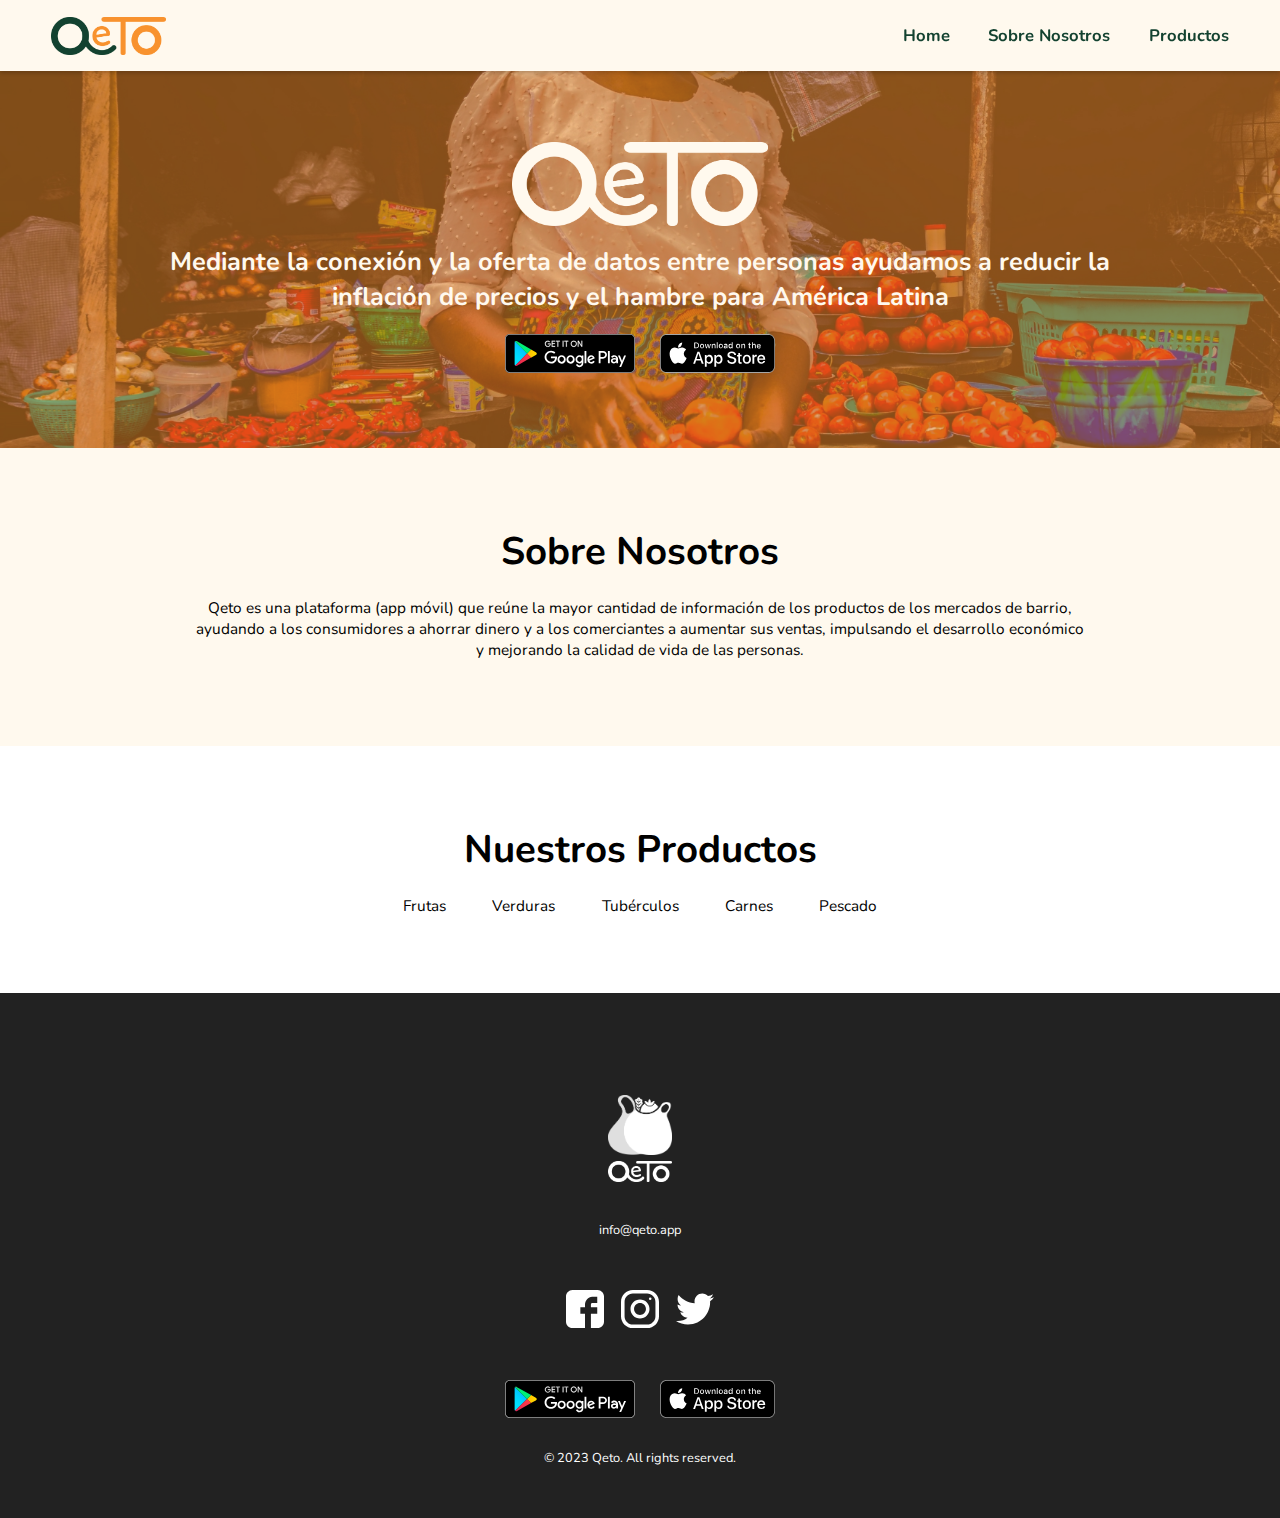
==== index.html @ afb4320b "web updated" ====
<!DOCTYPE html>
<html lang="en">
  <head>
    <meta charset="UTF-8">
    <meta name="viewport" content="width=device-width, initial-scale=1.0">
    <meta name="theme-color" content="#FFF9EE" />
    <title>Qeto - Fresh Food Delivery</title>
    <link rel="icon" href="./assets/images/icono.png" type="image/x-icon">
    <link rel="stylesheet" href="styles.css">
  </head>
  <body>
    <header>
      <img class="header-logo" src="./assets/images/logo-horizontal-verde.png" alt="main-logo">
      <nav>
        <ul>
          <li><a href="#hero">Home</a></li>
          <li><a href="#pre-about">Sobre Nosotros</a></li>
          <li><a href="#pre-products">Productos</a></li>
        </ul>
      </nav>
      <div class="burger-button">
        <div class="burger-button-line"></div>
        <div class="burger-button-line"></div>
        <div class="burger-button-line"></div>
      </div>
    </header>

    <main>
      <section id="hero">
        <div class="hero-background-color""></div>
        <div class="hero-container">
          <img class="hero-logo" src="./assets/images/Logo-horizontal-crema.png" alt="qeto-logo">
          <p class="hero-main-text">Mediante la conexión y la oferta de datos entre personas ayudamos a reducir la inflación de precios y el hambre para América Latina</p>
          <div class="download-buttons">
            <a class="download-button" href="">
              <img src="./assets/images/google-play-store.svg" alt="google play store">
            </a>
            <a class="download-button" href="">
              <img src="./assets/images/apple-app-store.svg" alt="apple app store">
            </a>
          </div>
        </div>
        <div id="pre-about" class="pre-section"></div>
      </section>

      <section id="about">
        <div class="container">
          <h2>Sobre Nosotros</h2>
          <p>Qeto es una plataforma (app móvil) que reúne la mayor cantidad de información de los productos de los mercados de barrio, ayudando a los consumidores a ahorrar dinero y a los comerciantes a aumentar sus ventas, impulsando el desarrollo económico y mejorando la calidad de vida de las personas.</p>
          <!-- <button>Learn More</button> -->
        </div>
        <div id="pre-products" class="pre-section"></div>
      </section>

      <section id="products">
        <div class="container">
          <h2>Nuestros Productos</h2>
          <ul>
            <li>Frutas</li>
            <li>Verduras</li>
            <li>Tubérculos</li>
            <li>Carnes</li>
            <li>Pescado</li>
          </ul>
        </div>
      </section>
    </main>

    <footer>
      <div class="container">
        <div class="logo">
          <img src="./assets/images/icono-blanco.png" alt="Qeto Logo">
          <img src="./assets/images/logo-horizontal-blanco.png" alt="Qeto Logo">
        </div>
    
        <div class="contact-info">
          <!-- <h4>Contact Information</h4> -->
          <!-- <p>123 Main Street</p> -->
          <!-- <p>Anytown, USA 12345</p> -->
          <p>info@qeto.app</p>
          <!-- <p>(555) 555-5555</p> -->
        </div>
    
        <div class="social-media">
          <ul class="social-media-list">
            <li>
              <a href="#">
                <img class="social-media-list-icon" src="./assets/images/facebook.svg" alt="facebook icon">
              </a>
            </li>
            <li>
              <a href="#">
                <img class="social-media-list-icon" src="./assets/images/instagram.svg" alt="instagram icon">
              </a>
            </li>
            <li>
              <a href="#">
                <img class="social-media-list-icon" src="./assets/images/twitter.svg" alt="twitter icon">
              </a>
            </li>
          </ul>
        </div>

        <div class="download-buttons">
          <a class="download-button" href="">
            <img src="./assets/images/google-play-store.svg" alt="google play store">
          </a>
          <a class="download-button" href="">
            <img src="./assets/images/apple-app-store.svg" alt="apple app store">
          </a>
        </div>

        <div class="legal-info">
          <p>&copy; 2023 Qeto. All rights reserved.</p>
          <!-- <ul>
            <li><a href="#">Privacy Policy</a></li>
            <li><a href="#">Terms of Service</a></li>
          </ul> -->
        </div>
      </div>
    </footer>
    <script src="./script.js"></script>
  </body>
</html>
---- styles.css ----
/* Base CSS */
* {
  box-sizing: border-box;
  font-size: 1vw;
  font-family: 'Raleway';
}

html {
  height: 100%;
  scroll-behavior: smooth;
}
body {
  margin: 0;
  height: 100%;
  background-color: #222;
}
h1, h2, h3, h4, h5, h6,
p, strong, small, figure, img {
  margin: 0;
}
ol, ul {
  padding: 0;
  margin: 0;
}

#root {
  height: 100%;
  margin: 0;
  display: flex;
  /* flex-direction: column-reverse; */
  flex-direction: column;
  justify-content: space-between;
}

strong {
  font-size: inherit;
}

a[href^="tel"] {
  color: inherit; /* Inherit text color of parent element. */
  text-decoration: none; /* Remove underline. */
  font-size: inherit;
  /* Additional css `propery: value;` pairs here */
}
a:hover {
  color: inherit;
}

.hidden {
  display: none !important;
}
/* endBase CSS */

/* Font family */
@font-face {
  font-family: 'Nunito';
  src: url('./assets/fonts/static/Nunito-Black.ttf');
  font-weight: 900;
  font-style: normal;
}
@font-face {
  font-family: 'Nunito';
  src: url('./assets/fonts/static/Nunito-ExtraBold.ttf');
  font-weight: 800;
  font-style: normal;
}
@font-face {
  font-family: 'Nunito';
  src: url('./assets/fonts/static/Nunito-Bold.ttf');
  font-weight: 700;
  font-style: normal;
}
@font-face {
  font-family: 'Nunito';
  src: url('./assets/fonts/static/Nunito-SemiBold.ttf');
  font-weight: 600;
  font-style: normal;
}
@font-face {
  font-family: 'Nunito';
  src: url('./assets/fonts/static/Nunito-Medium.ttf');
  font-weight: 500;
  font-style: normal;
}
@font-face {
  font-family: 'Nunito';
  src: url('./assets/fonts/static/Nunito-Regular.ttf');
  font-weight: 400;
}
@font-face {
  font-family: 'Nunito';
  src: url('./assets/fonts/static/Nunito-Light.ttf');
  font-weight: 200;
  font-style: normal;
}
@font-face {
  font-family: 'Nunito';
  src: url('./assets/fonts/static/Nunito-ExtraLight.ttf');
  font-weight: 100;
  font-style: normal;
}
/* end Font family */

/* Global Styles */
* {
  font-family: 'Nunito', sans-serif;
  margin: 0;
  padding: 0;
  box-sizing: border-box;
}

ul {
  list-style: none;
}

a {
  text-decoration: none;
  color: #134230;
}

button {
  cursor: pointer;
  padding: 1em 2em;
  background-color: #F8922E;
  color: #FFF9EE;
  border: none;
  border-radius: 25px;
  transition: background-color 0.3s ease;
}

button:hover {
  background-color: #8B181F;
}

/* Download buttons */
.download-buttons {
  display: flex;
  justify-content: center;
  align-items: center;
}
.download-button img {
  height: 3em;
}
.download-buttons .download-button:first-child {
  margin-right: 2em;
}
/* end Download buttons */

.pre-section {
  height: 5.577em;
  margin-bottom: -1px;
}

/* Header Styles */
header {
  display: flex;
  justify-content: space-between;
  align-items: center;
  padding: 1.3em 4em;
  background-color: #FFF9EE;
  position: fixed;
  top: 0;
  z-index: 2;
  width: 100%;
  box-shadow: 0px 2px 4px rgba(0, 0, 0, 0.2);
}
header .burger-button {
  display: none;
}
nav ul {
  display: flex;
}

nav ul li {
  margin-left: 3em;
}

nav ul li:first-child {
  margin-left: 0;
}

nav ul li a {
  font-weight: 700;
  font-size: 1.3rem;
}
.header-logo {
  width: 9em;
}

/* Hero Styles */
#hero {
  height: 35em;
  background-image: url("./assets/images/woman.jpg");
  background-size: cover;
  background-position: center;
  display: flex;
  flex-direction: column;
  justify-content: flex-end;
  align-items: center;
  color: #FFF9EE;
  text-align: center;
  position: relative;
  padding-top: 5.55em;
}
.hero-logo {
  width: 20em;
}
.hero-main-text {
  font-size: 1.984rem;
  margin-top: .5em;
  margin-bottom: .8em;
  font-weight: 700;
}
.hero-background-color {
  background-color: rgba(248, 147, 46, .5);
  width: 100%;
  height: 100%;
  position: absolute;
  top: 0;
  left: 0;
  z-index: 0;
}
.hero-container {
  max-width: 80rem;
  margin: 0 auto;
  z-index: 1;
}

.hero-container h1 {
  font-size: 4rem;
  font-weight: bold;
  margin-bottom: 2em;
}

/* About Styles */
#about {
  padding: 6em 6em 0 6em;
  background-color: #FFF9EE;
  text-align: center;
}
#about .container {
  width: 70em;
  margin: auto;
}

#about h2 {
  font-size: 3rem;
  font-weight: bold;
  margin-bottom: .5em;
}

#about p {
  font-size: 1.2rem;
  margin-bottom: 1em;
}

/* Products Styles */
#products {
  background-color: white;
  padding: 6em;
  text-align: center;
}

#products h2 {
  font-size: 3rem;
  font-weight: bold;
  margin-bottom: .5em;
}

#products ul {
  display: flex;
  justify-content: center;
  flex-wrap: wrap;
}

#products li {
  margin: 0 1.5em;
  font-size: 1.2rem;
}

footer {
  background-color: #222;
  color: #fff;
  padding: 8em 0 4em 0;
}

footer .container {
  display: flex;
  flex-direction: column;
  flex-wrap: wrap;
  margin: auto;
  align-items: center;
}
footer .logo {
  display: flex;
  flex-direction: column;
}
footer .logo img {
  width: 5em;
}
footer .logo img:last-child {
  margin-top: .5em;
  margin-bottom: 3em;
}

footer .contact-info, footer .social-media {
  margin-bottom: 4em;
}
footer .contact-info p {
  font-size: 1rem;
}

footer .social-media ul {
  list-style: none;
  display: flex;
}

footer .social-media ul li {
  margin-right: 1.3em;
}
footer .social-media ul li:last-child {
  margin-right: 0;
}

footer .social-media ul li a {
  color: #fff;
  display: flex;
}
footer .social-media-list-icon {
  width: 3em;
}

footer .legal-info {
  text-align: center;
  display: flex;
  justify-content: center;
  width: 100%;
  margin-top: 2em;
}

footer .legal-info ul {
  list-style: none;
  margin: 0;
  padding: 0;
}

footer .legal-info ul li {
  display: inline-block;
}

footer .legal-info ul li a {
  color: #fff;
}
footer .legal-info p {
  font-size: 1rem;
}

@media screen and (max-width: 1024px) {
  * {
    font-size: 2.243vw;
  }
  body {
    height: max-content;
  }

  .download-buttons {
    flex-direction: column;
  }
  .download-button img {
    width: 22em;
    height: auto;
  }
  .download-buttons .download-button:first-child {
    margin-right: 0;
    margin-bottom: 2em;
  }

  .pre-section {
    height: 6.516em;
  }

  .header-logo {
    width: 12em;
  }
  header .burger-button {
    display: flex;
    flex-direction: column;
    z-index: 1;
  }
  header .burger-button-line {
    width: 3.8em;
    height: 4px;
    /* background-color: #fff9ee; */
    background-color: black;
    margin-bottom: .8em;
    border-radius: 8px;
    transition: .3s;
  }
  header .burger-button-line:last-child {
    margin-bottom: 0;
  }
  nav {
    background-color: #FFF9EE;
    position: absolute;
    top: 0em;
    right: 1.5em;
    z-index: 0;
    width: 0;
    height: 0;
    border-radius: 25px;
    transition: .3s;
    overflow: hidden;
  }
  nav.open {
    background-color: #F8922E;
    width: 27em;
    height: 26em;
  }
  nav.open ~ .burger-button .burger-button-line {
    background-color: #FFF9EE;
  }
  nav ul {
    flex-direction: column;
    align-items: flex-end;
    width: max-content;
    margin: auto;
    margin-top: 8em;
  }
  nav ul li {
    margin-left: 0;
    margin-bottom: 1.5em;
  }
  nav ul li a {
    color: #fff9ee;
    font-size: 3rem;
  }

  #hero {
    height: 80em;
  }
  .hero-background-color {
    background-color: rgba(248, 147, 46, .6);
  }
  .hero-container {
    max-width: 85%;
  }
  .hero-main-text {
    font-size: 3.2rem;
    font-weight: 800;
    margin-top: 1em;
    margin-bottom: 1.5em;
    line-height: 160%;
  }

  #about {
    padding-right: 0;
    padding-left: 0;
  }
  #about h2 {
    font-size: 5rem;
  }
  #about p {
    font-size: 2.3rem;
  }
  #about .container {
    width: 85%;
  }

  #products {
    padding-right: 0;
    padding-left: 0;
  }
  #products h2 {
    font-size: 5rem;
    margin-bottom: 1em;
  }
  #products ul {
    flex-direction: column;
  }
  #products li {
    font-size: 3rem;
    margin-bottom: 1em;
  }

  footer {
    padding-bottom: 2em;
  }
  footer .logo img {
    width: 10em;
  }
  footer .contact-info p {
    font-size: 2.2rem;
  }
  footer .social-media ul li {
    margin-right: 3em;
  }
  footer .social-media-list-icon {
    width: 6em;
  }
  footer .legal-info p {
    font-size: 2rem;
  }
}
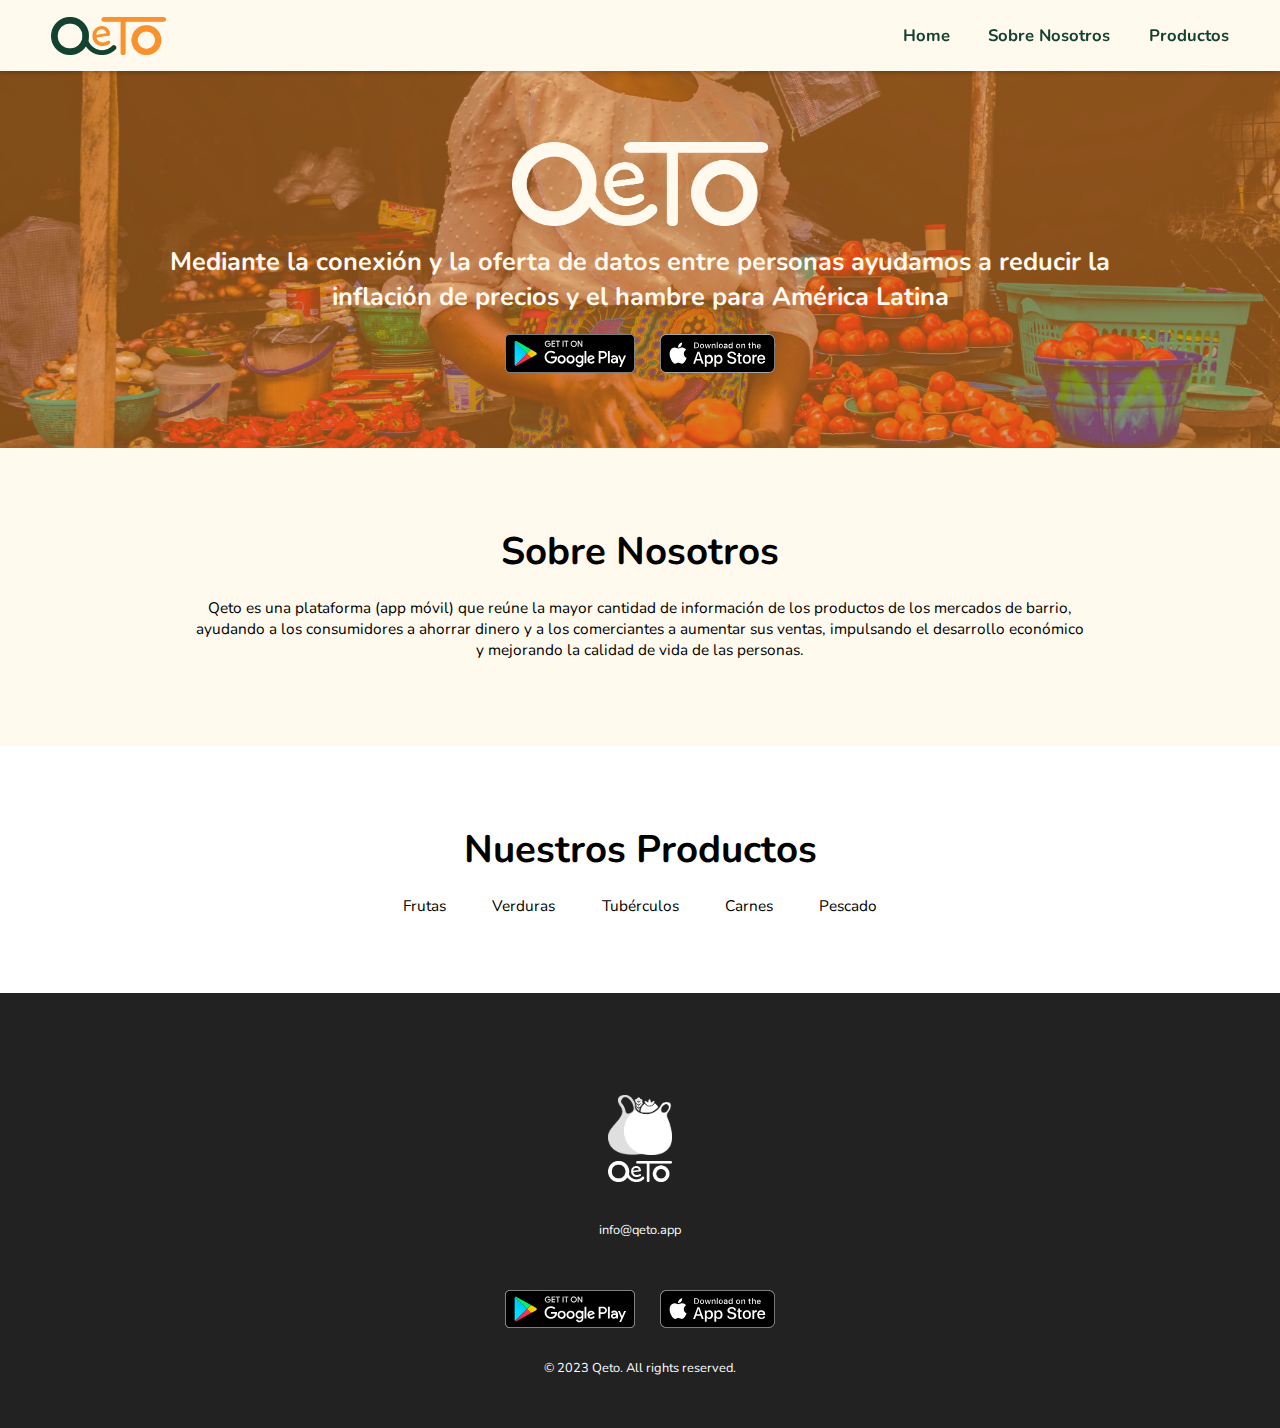
==== commit 2f8004c7: "social media hidden" ====
--- a/index.html
+++ b/index.html
@@ -6,7 +6,7 @@
     <meta name="theme-color" content="#FFF9EE" />
     <title>Qeto - Fresh Food Delivery</title>
     <link rel="icon" href="./assets/images/icono.png" type="image/x-icon">
-    <link rel="stylesheet" href="styles.css">
+    <link rel="stylesheet" href="styles1.css">
   </head>
   <body>
     <header>
@@ -32,10 +32,10 @@
           <img class="hero-logo" src="./assets/images/Logo-horizontal-crema.png" alt="qeto-logo">
           <p class="hero-main-text">Mediante la conexión y la oferta de datos entre personas ayudamos a reducir la inflación de precios y el hambre para América Latina</p>
           <div class="download-buttons">
-            <a class="download-button" href="">
+            <a class="download-button">
               <img src="./assets/images/google-play-store.svg" alt="google play store">
             </a>
-            <a class="download-button" href="">
+            <a class="download-button">
               <img src="./assets/images/apple-app-store.svg" alt="apple app store">
             </a>
           </div>
@@ -81,7 +81,7 @@
           <!-- <p>(555) 555-5555</p> -->
         </div>
     
-        <div class="social-media">
+        <!-- <div class="social-media">
           <ul class="social-media-list">
             <li>
               <a href="#">
@@ -98,14 +98,14 @@
                 <img class="social-media-list-icon" src="./assets/images/twitter.svg" alt="twitter icon">
               </a>
             </li>
-          </ul>
+          </ul> -->
         </div>
 
         <div class="download-buttons">
-          <a class="download-button" href="">
+          <a class="download-button">
             <img src="./assets/images/google-play-store.svg" alt="google play store">
           </a>
-          <a class="download-button" href="">
+          <a class="download-button">
             <img src="./assets/images/apple-app-store.svg" alt="apple app store">
           </a>
         </div>
--- a/styles1.css
+++ b/styles1.css
@@ -0,0 +1,503 @@
+/* Base CSS */
+* {
+  box-sizing: border-box;
+  font-size: 1vw;
+  font-family: 'Raleway';
+}
+
+html {
+  height: 100%;
+  scroll-behavior: smooth;
+}
+body {
+  margin: 0;
+  height: 100%;
+  background-color: #222;
+}
+h1, h2, h3, h4, h5, h6,
+p, strong, small, figure, img {
+  margin: 0;
+}
+ol, ul {
+  padding: 0;
+  margin: 0;
+}
+
+#root {
+  height: 100%;
+  margin: 0;
+  display: flex;
+  /* flex-direction: column-reverse; */
+  flex-direction: column;
+  justify-content: space-between;
+}
+
+strong {
+  font-size: inherit;
+}
+
+a[href^="tel"] {
+  color: inherit; /* Inherit text color of parent element. */
+  text-decoration: none; /* Remove underline. */
+  font-size: inherit;
+  /* Additional css `propery: value;` pairs here */
+}
+a:hover {
+  color: inherit;
+}
+
+.hidden {
+  display: none !important;
+}
+/* endBase CSS */
+
+/* Font family */
+@font-face {
+  font-family: 'Nunito';
+  src: url('./assets/fonts/static/Nunito-Black.ttf');
+  font-weight: 900;
+  font-style: normal;
+}
+@font-face {
+  font-family: 'Nunito';
+  src: url('./assets/fonts/static/Nunito-ExtraBold.ttf');
+  font-weight: 800;
+  font-style: normal;
+}
+@font-face {
+  font-family: 'Nunito';
+  src: url('./assets/fonts/static/Nunito-Bold.ttf');
+  font-weight: 700;
+  font-style: normal;
+}
+@font-face {
+  font-family: 'Nunito';
+  src: url('./assets/fonts/static/Nunito-SemiBold.ttf');
+  font-weight: 600;
+  font-style: normal;
+}
+@font-face {
+  font-family: 'Nunito';
+  src: url('./assets/fonts/static/Nunito-Medium.ttf');
+  font-weight: 500;
+  font-style: normal;
+}
+@font-face {
+  font-family: 'Nunito';
+  src: url('./assets/fonts/static/Nunito-Regular.ttf');
+  font-weight: 400;
+}
+@font-face {
+  font-family: 'Nunito';
+  src: url('./assets/fonts/static/Nunito-Light.ttf');
+  font-weight: 200;
+  font-style: normal;
+}
+@font-face {
+  font-family: 'Nunito';
+  src: url('./assets/fonts/static/Nunito-ExtraLight.ttf');
+  font-weight: 100;
+  font-style: normal;
+}
+/* end Font family */
+
+/* Global Styles */
+* {
+  font-family: 'Nunito', sans-serif;
+  margin: 0;
+  padding: 0;
+  box-sizing: border-box;
+}
+
+ul {
+  list-style: none;
+}
+
+a {
+  text-decoration: none;
+  color: #134230;
+}
+
+button {
+  cursor: pointer;
+  padding: 1em 2em;
+  background-color: #F8922E;
+  color: #FFF9EE;
+  border: none;
+  border-radius: 25px;
+  transition: background-color 0.3s ease;
+}
+
+button:hover {
+  background-color: #8B181F;
+}
+
+/* Download buttons */
+.download-buttons {
+  display: flex;
+  justify-content: center;
+  align-items: center;
+}
+.download-button img {
+  height: 3em;
+}
+.download-buttons .download-button:first-child {
+  margin-right: 2em;
+}
+/* end Download buttons */
+
+.pre-section {
+  height: 5.577em;
+  margin-bottom: -1px;
+}
+
+/* Header Styles */
+header {
+  display: flex;
+  justify-content: space-between;
+  align-items: center;
+  padding: 1.3em 4em;
+  background-color: #FFF9EE;
+  position: fixed;
+  top: 0;
+  z-index: 2;
+  width: 100%;
+  box-shadow: 0px 2px 4px rgba(0, 0, 0, 0.2);
+}
+header .burger-button {
+  display: none;
+}
+nav ul {
+  display: flex;
+}
+
+nav ul li {
+  margin-left: 3em;
+}
+
+nav ul li:first-child {
+  margin-left: 0;
+}
+
+nav ul li a {
+  font-weight: 700;
+  font-size: 1.3rem;
+}
+.header-logo {
+  width: 9em;
+}
+
+/* Hero Styles */
+#hero {
+  height: 35em;
+  background-image: url("./assets/images/woman.jpg");
+  background-size: cover;
+  background-position: center;
+  display: flex;
+  flex-direction: column;
+  justify-content: flex-end;
+  align-items: center;
+  color: #FFF9EE;
+  text-align: center;
+  position: relative;
+  padding-top: 5.55em;
+}
+.hero-logo {
+  width: 20em;
+}
+.hero-main-text {
+  font-size: 1.984rem;
+  margin-top: .5em;
+  margin-bottom: .8em;
+  font-weight: 700;
+}
+.hero-background-color {
+  background-color: rgba(248, 147, 46, .5);
+  width: 100%;
+  height: 100%;
+  position: absolute;
+  top: 0;
+  left: 0;
+  z-index: 0;
+}
+.hero-container {
+  max-width: 80rem;
+  margin: 0 auto;
+  z-index: 1;
+}
+
+.hero-container h1 {
+  font-size: 4rem;
+  font-weight: bold;
+  margin-bottom: 2em;
+}
+
+/* About Styles */
+#about {
+  padding: 6em 6em 0 6em;
+  background-color: #FFF9EE;
+  text-align: center;
+}
+#about .container {
+  width: 70em;
+  margin: auto;
+}
+
+#about h2 {
+  font-size: 3rem;
+  font-weight: bold;
+  margin-bottom: .5em;
+}
+
+#about p {
+  font-size: 1.2rem;
+  margin-bottom: 1em;
+}
+
+/* Products Styles */
+#products {
+  background-color: white;
+  padding: 6em;
+  text-align: center;
+}
+
+#products h2 {
+  font-size: 3rem;
+  font-weight: bold;
+  margin-bottom: .5em;
+}
+
+#products ul {
+  display: flex;
+  justify-content: center;
+  flex-wrap: wrap;
+}
+
+#products li {
+  margin: 0 1.5em;
+  font-size: 1.2rem;
+}
+
+footer {
+  background-color: #222;
+  color: #fff;
+  padding: 8em 0 4em 0;
+}
+
+footer .container {
+  display: flex;
+  flex-direction: column;
+  flex-wrap: wrap;
+  margin: auto;
+  align-items: center;
+}
+footer .logo {
+  display: flex;
+  flex-direction: column;
+}
+footer .logo img {
+  width: 5em;
+}
+footer .logo img:last-child {
+  margin-top: .5em;
+  margin-bottom: 3em;
+}
+
+footer .contact-info, footer .social-media {
+  margin-bottom: 4em;
+}
+footer .contact-info p {
+  font-size: 1rem;
+}
+
+footer .social-media ul {
+  list-style: none;
+  display: flex;
+}
+
+footer .social-media ul li {
+  margin-right: 1.3em;
+}
+footer .social-media ul li:last-child {
+  margin-right: 0;
+}
+
+footer .social-media ul li a {
+  color: #fff;
+  display: flex;
+}
+footer .social-media-list-icon {
+  width: 3em;
+}
+
+footer .legal-info {
+  text-align: center;
+  display: flex;
+  justify-content: center;
+  width: 100%;
+  margin-top: 2em;
+}
+
+footer .legal-info ul {
+  list-style: none;
+  margin: 0;
+  padding: 0;
+}
+
+footer .legal-info ul li {
+  display: inline-block;
+}
+
+footer .legal-info ul li a {
+  color: #fff;
+}
+footer .legal-info p {
+  font-size: 1rem;
+}
+
+@media screen and (max-width: 1024px) {
+  * {
+    font-size: 2.243vw;
+  }
+  body {
+    height: max-content;
+  }
+
+  .download-buttons {
+    flex-direction: column;
+  }
+  .download-button img {
+    width: 22em;
+    height: auto;
+  }
+  .download-buttons .download-button:first-child {
+    margin-right: 0;
+    margin-bottom: 2em;
+  }
+
+  .pre-section {
+    height: 6.516em;
+  }
+
+  .header-logo {
+    width: 12em;
+  }
+  header .burger-button {
+    display: flex;
+    flex-direction: column;
+    z-index: 1;
+  }
+  header .burger-button-line {
+    width: 3.8em;
+    height: 4px;
+    /* background-color: #fff9ee; */
+    background-color: black;
+    margin-bottom: .8em;
+    border-radius: 8px;
+    transition: .3s;
+  }
+  header .burger-button-line:last-child {
+    margin-bottom: 0;
+  }
+  nav {
+    background-color: #FFF9EE;
+    position: absolute;
+    top: 0em;
+    right: 1.5em;
+    z-index: 0;
+    width: 0;
+    height: 0;
+    border-radius: 25px;
+    transition: .3s;
+    overflow: hidden;
+  }
+  nav.open {
+    background-color: #F8922E;
+    width: 27em;
+    height: 26em;
+  }
+  nav.open ~ .burger-button .burger-button-line {
+    background-color: #FFF9EE;
+  }
+  nav ul {
+    flex-direction: column;
+    align-items: flex-end;
+    width: max-content;
+    margin: auto;
+    margin-top: 8em;
+  }
+  nav ul li {
+    margin-left: 0;
+    margin-bottom: 1.5em;
+  }
+  nav ul li a {
+    color: #fff9ee;
+    font-size: 3rem;
+  }
+
+  #hero {
+    height: 80em;
+  }
+  .hero-background-color {
+    background-color: rgba(248, 147, 46, .6);
+  }
+  .hero-container {
+    max-width: 85%;
+  }
+  .hero-main-text {
+    font-size: 3.2rem;
+    font-weight: 800;
+    margin-top: 1em;
+    margin-bottom: 1.5em;
+    line-height: 160%;
+  }
+
+  #about {
+    padding-right: 0;
+    padding-left: 0;
+  }
+  #about h2 {
+    font-size: 5rem;
+  }
+  #about p {
+    font-size: 2.3rem;
+  }
+  #about .container {
+    width: 85%;
+  }
+
+  #products {
+    padding-right: 0;
+    padding-left: 0;
+  }
+  #products h2 {
+    font-size: 5rem;
+    margin-bottom: 1em;
+  }
+  #products ul {
+    flex-direction: column;
+  }
+  #products li {
+    font-size: 3rem;
+    margin-bottom: 1em;
+  }
+
+  footer {
+    padding-bottom: 2em;
+  }
+  footer .logo img {
+    width: 10em;
+  }
+  footer .contact-info p {
+    font-size: 2.2rem;
+  }
+  footer .social-media ul li {
+    margin-right: 3em;
+  }
+  footer .social-media-list-icon {
+    width: 6em;
+  }
+  footer .legal-info p {
+    font-size: 2rem;
+  }
+}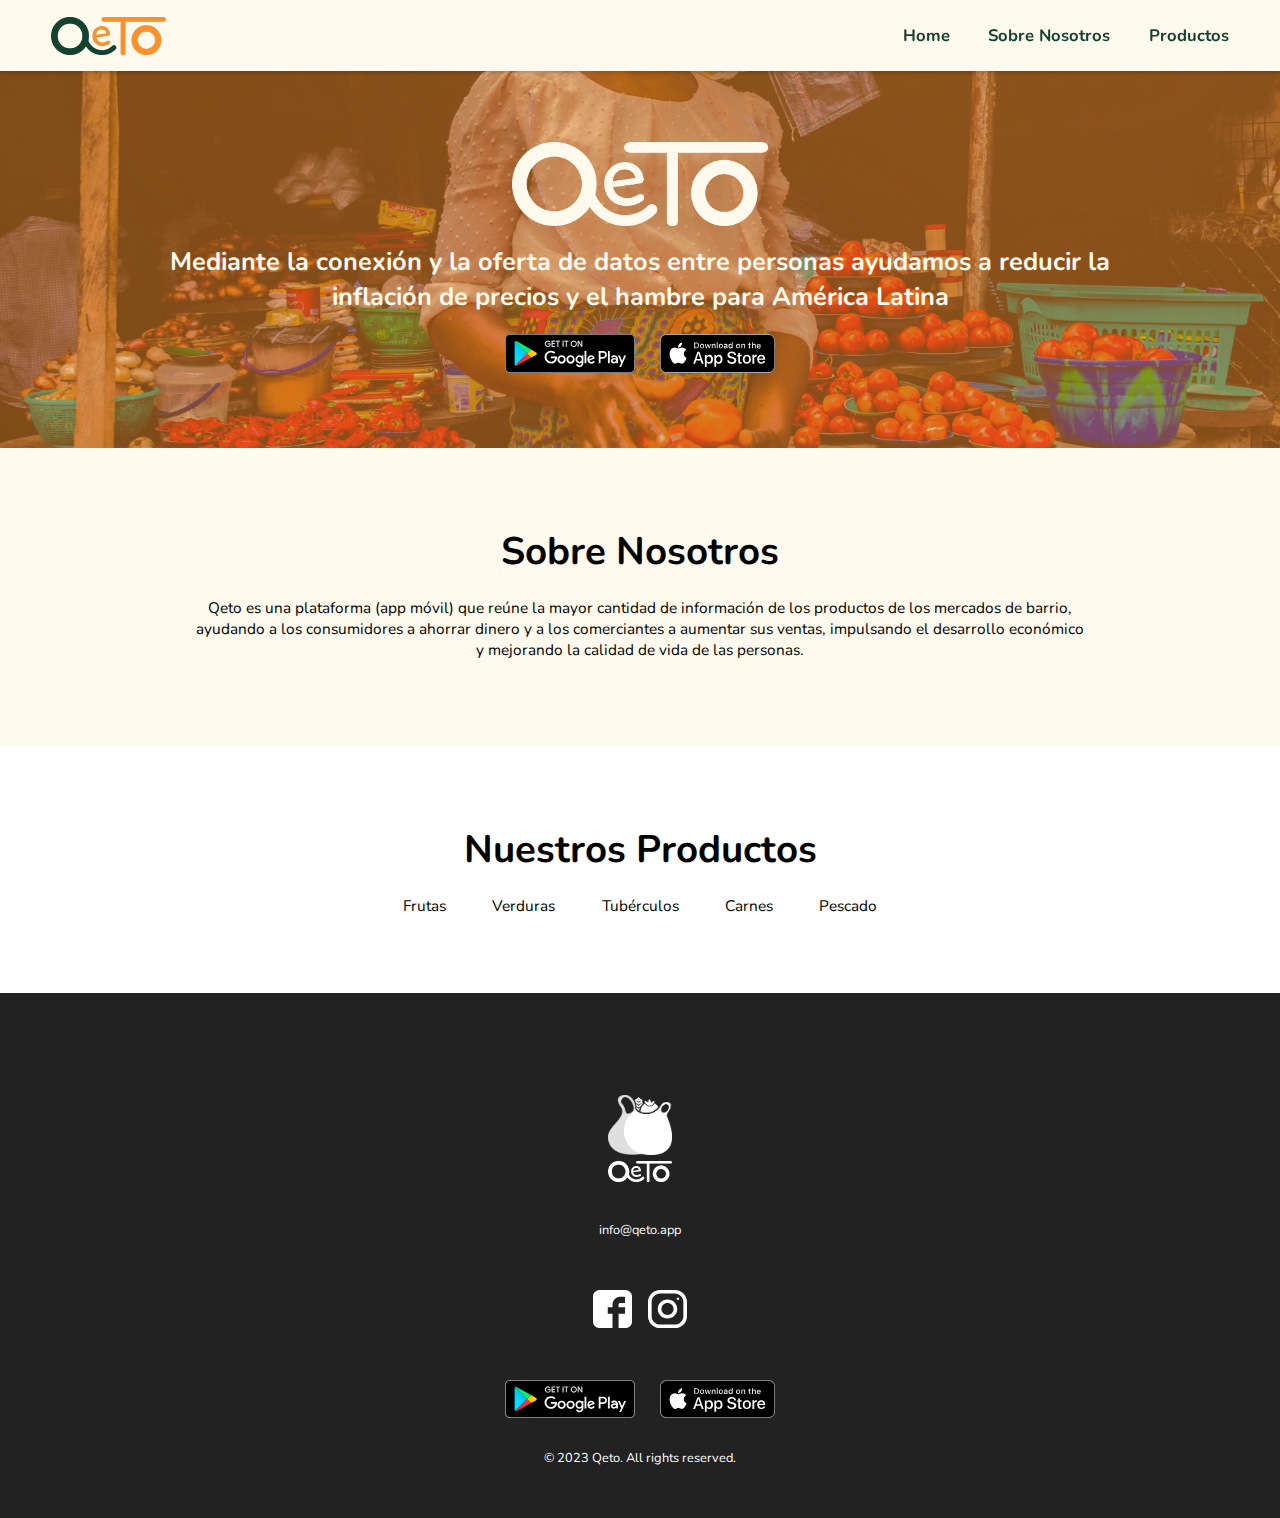
==== commit 0d096959: "showing social media" ====
--- a/index.html
+++ b/index.html
@@ -81,24 +81,24 @@
           <!-- <p>(555) 555-5555</p> -->
         </div>
     
-        <!-- <div class="social-media">
+        <div class="social-media">
           <ul class="social-media-list">
             <li>
-              <a href="#">
+              <a href="https://www.facebook.com/qetoapp" target="_blank">
                 <img class="social-media-list-icon" src="./assets/images/facebook.svg" alt="facebook icon">
               </a>
             </li>
             <li>
-              <a href="#">
+              <a href="https://www.instagram.com/qetoapp/" target="_blank">
                 <img class="social-media-list-icon" src="./assets/images/instagram.svg" alt="instagram icon">
               </a>
             </li>
-            <li>
+            <!-- <li>
               <a href="#">
                 <img class="social-media-list-icon" src="./assets/images/twitter.svg" alt="twitter icon">
               </a>
-            </li>
-          </ul> -->
+            </li> -->
+          </ul>
         </div>
 
         <div class="download-buttons">
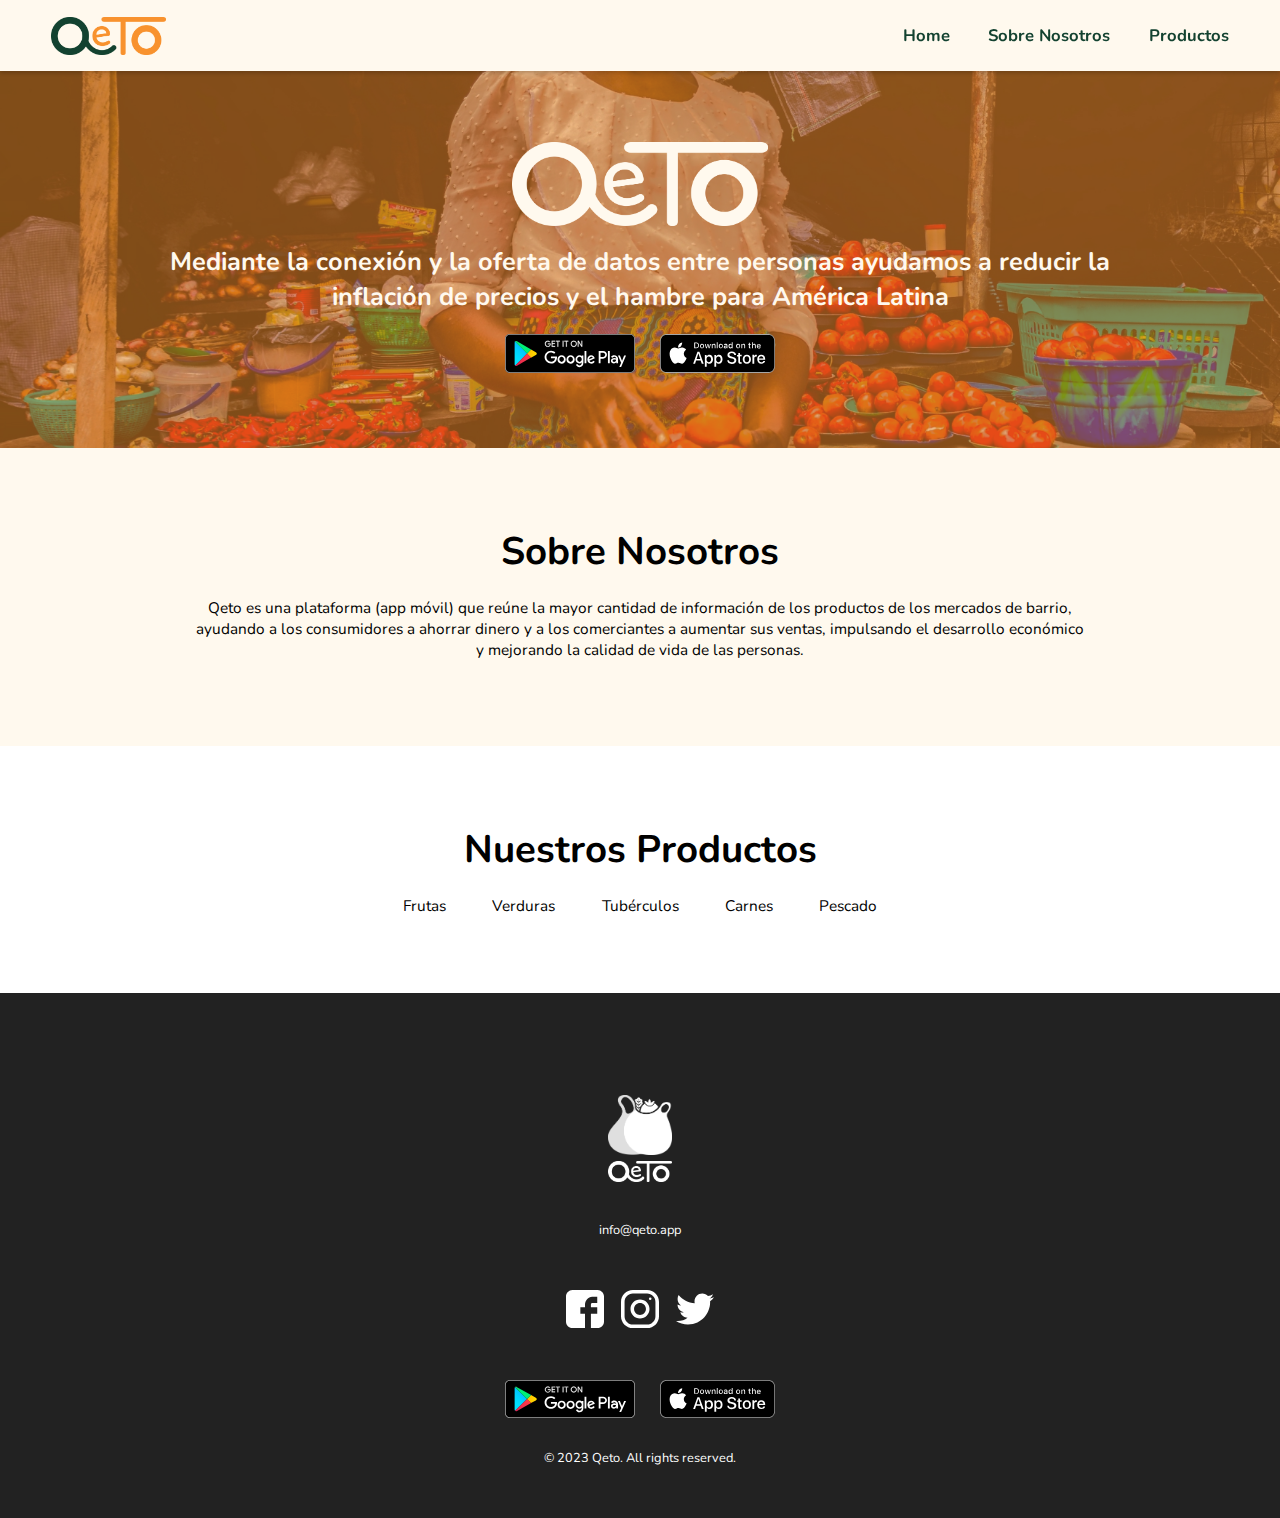
==== commit 1913ffb1: "twitter added" ====
--- a/index.html
+++ b/index.html
@@ -93,11 +93,11 @@
                 <img class="social-media-list-icon" src="./assets/images/instagram.svg" alt="instagram icon">
               </a>
             </li>
-            <!-- <li>
-              <a href="#">
+            <li>
+              <a href="https://twitter.com/QetoApp" target="_blank">
                 <img class="social-media-list-icon" src="./assets/images/twitter.svg" alt="twitter icon">
               </a>
-            </li> -->
+            </li>
           </ul>
         </div>
 
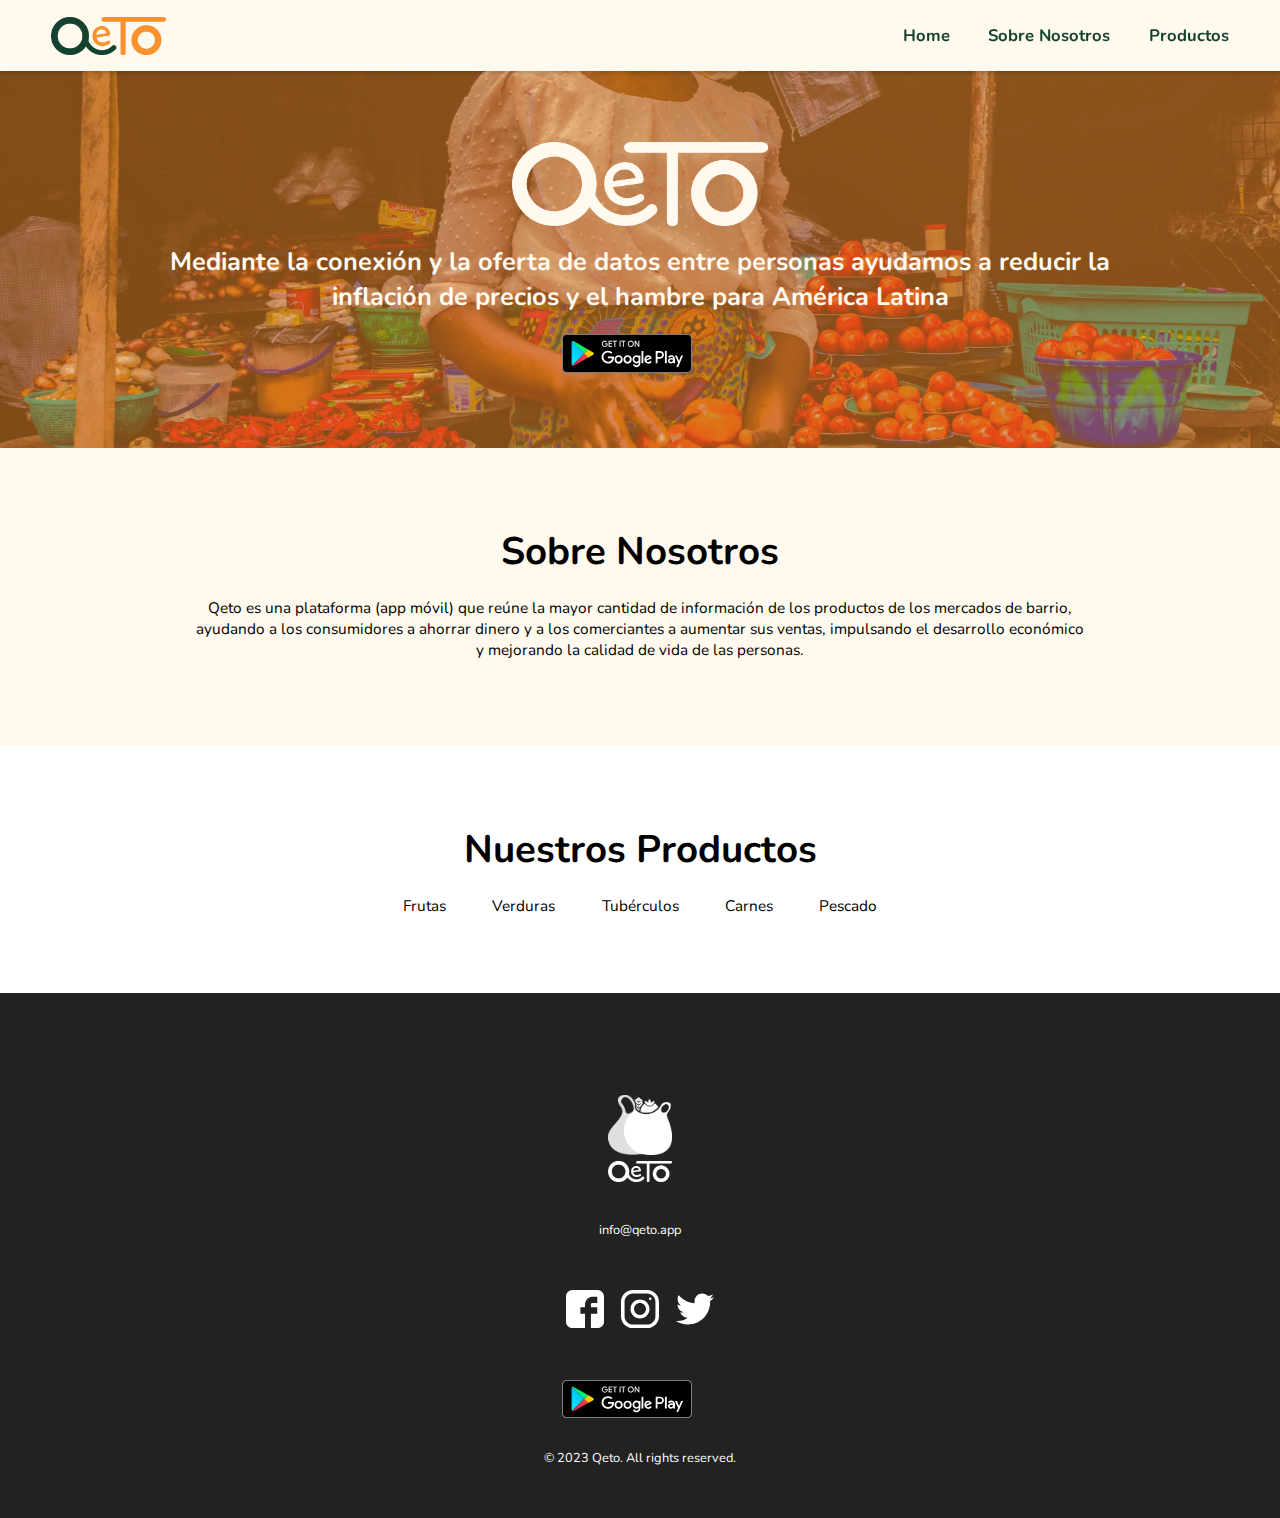
==== commit 7ef4e1e1: "privacy with styles and apple store button deleted by the moment" ====
--- a/index.html
+++ b/index.html
@@ -35,9 +35,9 @@
             <a class="download-button">
               <img src="./assets/images/google-play-store.svg" alt="google play store">
             </a>
-            <a class="download-button">
+            <!-- <a class="download-button">
               <img src="./assets/images/apple-app-store.svg" alt="apple app store">
-            </a>
+            </a> -->
           </div>
         </div>
         <div id="pre-about" class="pre-section"></div>
@@ -105,9 +105,9 @@
           <a class="download-button">
             <img src="./assets/images/google-play-store.svg" alt="google play store">
           </a>
-          <a class="download-button">
+          <!-- <a class="download-button">
             <img src="./assets/images/apple-app-store.svg" alt="apple app store">
-          </a>
+          </a> -->
         </div>
 
         <div class="legal-info">
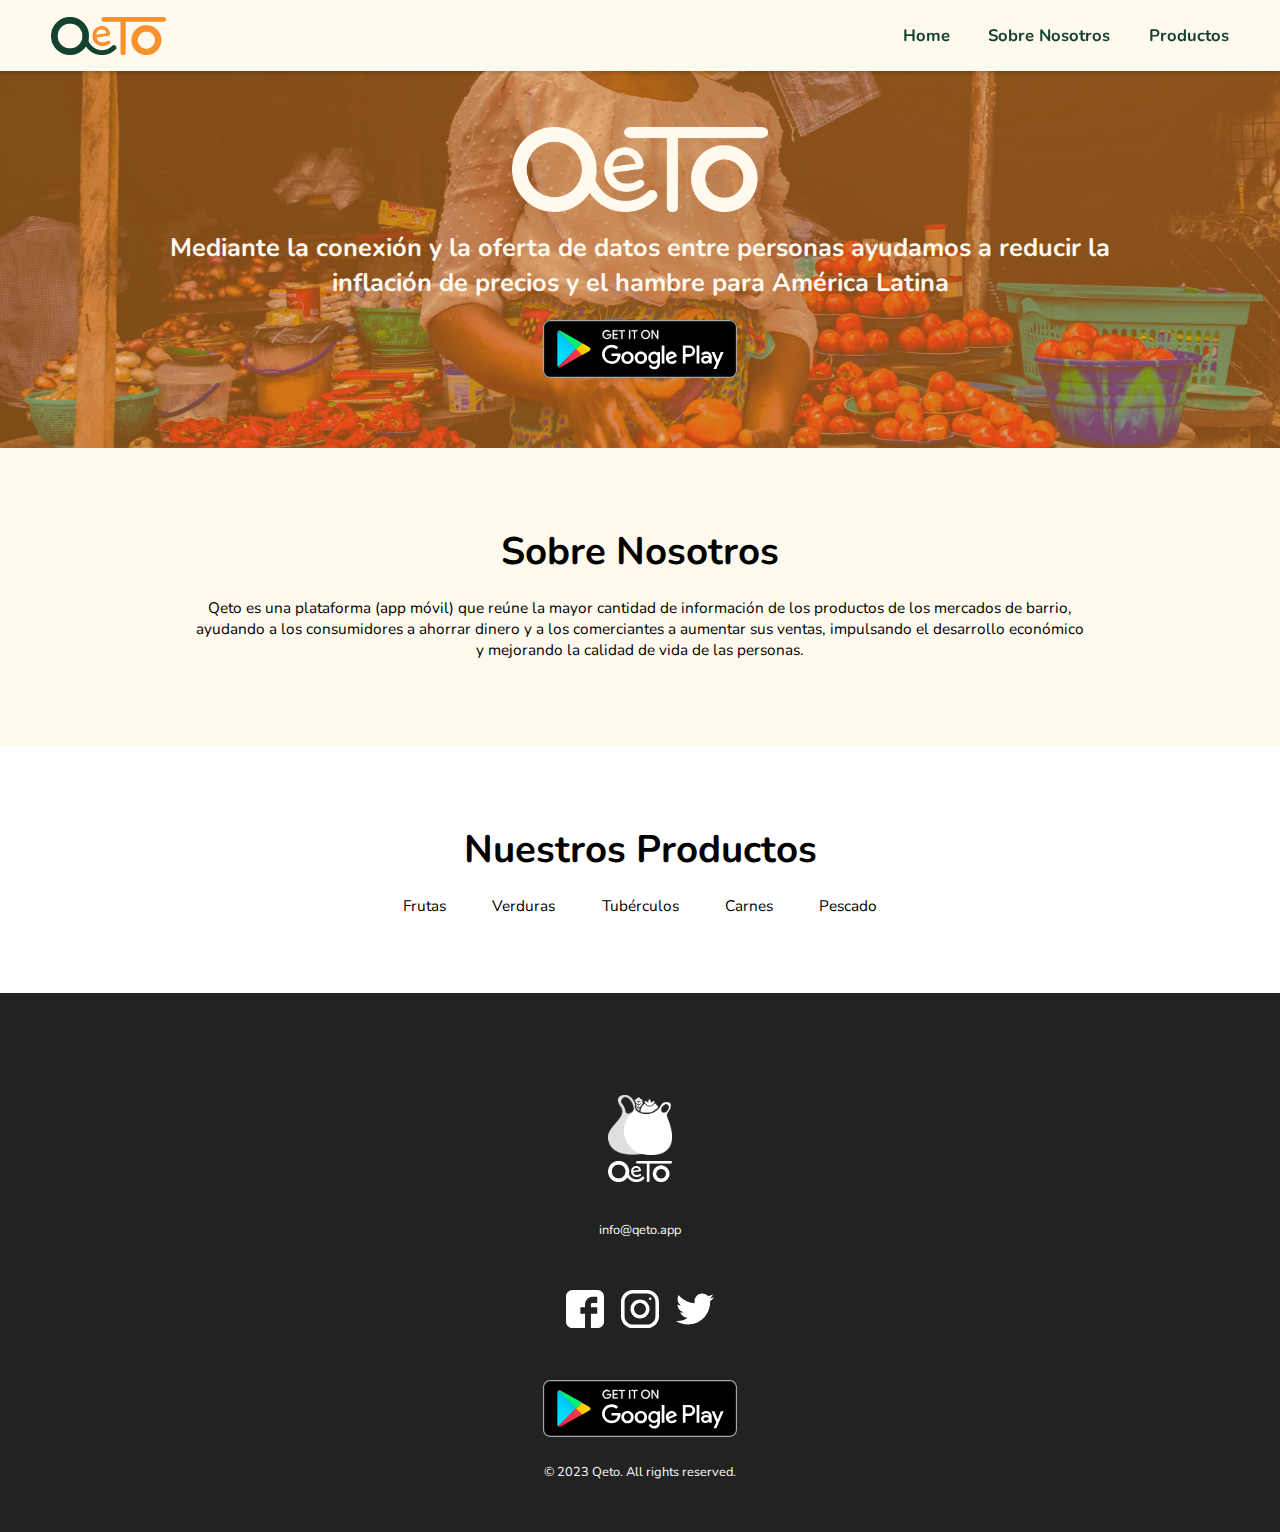
==== commit b61a8ccf: "download button styles" ====
--- a/index.html
+++ b/index.html
@@ -6,7 +6,7 @@
     <meta name="theme-color" content="#FFF9EE" />
     <title>Qeto - Fresh Food Delivery</title>
     <link rel="icon" href="./assets/images/icono.png" type="image/x-icon">
-    <link rel="stylesheet" href="styles1.css">
+    <link rel="stylesheet" href="styles2.css">
   </head>
   <body>
     <header>
@@ -32,7 +32,7 @@
           <img class="hero-logo" src="./assets/images/Logo-horizontal-crema.png" alt="qeto-logo">
           <p class="hero-main-text">Mediante la conexión y la oferta de datos entre personas ayudamos a reducir la inflación de precios y el hambre para América Latina</p>
           <div class="download-buttons">
-            <a class="download-button">
+            <a class="download-button" href="https://play.google.com/store/apps/details?id=com.apayqhatu.qeto&pli=1" target="_blank">
               <img src="./assets/images/google-play-store.svg" alt="google play store">
             </a>
             <!-- <a class="download-button">
@@ -102,7 +102,7 @@
         </div>
 
         <div class="download-buttons">
-          <a class="download-button">
+          <a class="download-button" href="https://play.google.com/store/apps/details?id=com.apayqhatu.qeto&pli=1" target="_blank">
             <img src="./assets/images/google-play-store.svg" alt="google play store">
           </a>
           <!-- <a class="download-button">
--- a/styles2.css
+++ b/styles2.css
@@ -0,0 +1,505 @@
+/* Base CSS */
+* {
+  box-sizing: border-box;
+  font-size: 1vw;
+  font-family: 'Raleway';
+}
+
+html {
+  height: 100%;
+  scroll-behavior: smooth;
+}
+body {
+  margin: 0;
+  height: 100%;
+  background-color: #222;
+}
+h1, h2, h3, h4, h5, h6,
+p, strong, small, figure, img {
+  margin: 0;
+}
+ol, ul {
+  padding: 0;
+  margin: 0;
+}
+
+#root {
+  height: 100%;
+  margin: 0;
+  display: flex;
+  /* flex-direction: column-reverse; */
+  flex-direction: column;
+  justify-content: space-between;
+}
+
+strong {
+  font-size: inherit;
+}
+
+a[href^="tel"] {
+  color: inherit; /* Inherit text color of parent element. */
+  text-decoration: none; /* Remove underline. */
+  font-size: inherit;
+  /* Additional css `propery: value;` pairs here */
+}
+a:hover {
+  color: inherit;
+}
+
+.hidden {
+  display: none !important;
+}
+/* endBase CSS */
+
+/* Font family */
+@font-face {
+  font-family: 'Nunito';
+  src: url('./assets/fonts/static/Nunito-Black.ttf');
+  font-weight: 900;
+  font-style: normal;
+}
+@font-face {
+  font-family: 'Nunito';
+  src: url('./assets/fonts/static/Nunito-ExtraBold.ttf');
+  font-weight: 800;
+  font-style: normal;
+}
+@font-face {
+  font-family: 'Nunito';
+  src: url('./assets/fonts/static/Nunito-Bold.ttf');
+  font-weight: 700;
+  font-style: normal;
+}
+@font-face {
+  font-family: 'Nunito';
+  src: url('./assets/fonts/static/Nunito-SemiBold.ttf');
+  font-weight: 600;
+  font-style: normal;
+}
+@font-face {
+  font-family: 'Nunito';
+  src: url('./assets/fonts/static/Nunito-Medium.ttf');
+  font-weight: 500;
+  font-style: normal;
+}
+@font-face {
+  font-family: 'Nunito';
+  src: url('./assets/fonts/static/Nunito-Regular.ttf');
+  font-weight: 400;
+}
+@font-face {
+  font-family: 'Nunito';
+  src: url('./assets/fonts/static/Nunito-Light.ttf');
+  font-weight: 200;
+  font-style: normal;
+}
+@font-face {
+  font-family: 'Nunito';
+  src: url('./assets/fonts/static/Nunito-ExtraLight.ttf');
+  font-weight: 100;
+  font-style: normal;
+}
+/* end Font family */
+
+/* Global Styles */
+* {
+  font-family: 'Nunito', sans-serif;
+  margin: 0;
+  padding: 0;
+  box-sizing: border-box;
+}
+
+ul {
+  list-style: none;
+}
+
+a {
+  text-decoration: none;
+  color: #134230;
+}
+
+button {
+  cursor: pointer;
+  padding: 1em 2em;
+  background-color: #F8922E;
+  color: #FFF9EE;
+  border: none;
+  border-radius: 25px;
+  transition: background-color 0.3s ease;
+}
+
+button:hover {
+  background-color: #8B181F;
+}
+
+/* Download buttons */
+.download-buttons {
+  display: flex;
+  justify-content: center;
+  align-items: center;
+}
+.download-button img {
+  height: 4.5em;
+}
+.download-buttons .download-button:first-child {
+  /* margin-right: 2em; */
+  margin-right: 0;
+  display: flex;
+}
+/* end Download buttons */
+
+.pre-section {
+  height: 5.577em;
+  margin-bottom: -1px;
+}
+
+/* Header Styles */
+header {
+  display: flex;
+  justify-content: space-between;
+  align-items: center;
+  padding: 1.3em 4em;
+  background-color: #FFF9EE;
+  position: fixed;
+  top: 0;
+  z-index: 2;
+  width: 100%;
+  box-shadow: 0px 2px 4px rgba(0, 0, 0, 0.2);
+}
+header .burger-button {
+  display: none;
+}
+nav ul {
+  display: flex;
+}
+
+nav ul li {
+  margin-left: 3em;
+}
+
+nav ul li:first-child {
+  margin-left: 0;
+}
+
+nav ul li a {
+  font-weight: 700;
+  font-size: 1.3rem;
+}
+.header-logo {
+  width: 9em;
+}
+
+/* Hero Styles */
+#hero {
+  height: 35em;
+  background-image: url("./assets/images/woman.jpg");
+  background-size: cover;
+  background-position: center;
+  display: flex;
+  flex-direction: column;
+  justify-content: flex-end;
+  align-items: center;
+  color: #FFF9EE;
+  text-align: center;
+  position: relative;
+  padding-top: 5.55em;
+}
+.hero-logo {
+  width: 20em;
+}
+.hero-main-text {
+  font-size: 1.984rem;
+  margin-top: .5em;
+  margin-bottom: .8em;
+  font-weight: 700;
+}
+.hero-background-color {
+  background-color: rgba(248, 147, 46, .5);
+  width: 100%;
+  height: 100%;
+  position: absolute;
+  top: 0;
+  left: 0;
+  z-index: 0;
+}
+.hero-container {
+  max-width: 80rem;
+  margin: 0 auto;
+  z-index: 1;
+}
+
+.hero-container h1 {
+  font-size: 4rem;
+  font-weight: bold;
+  margin-bottom: 2em;
+}
+
+/* About Styles */
+#about {
+  padding: 6em 6em 0 6em;
+  background-color: #FFF9EE;
+  text-align: center;
+}
+#about .container {
+  width: 70em;
+  margin: auto;
+}
+
+#about h2 {
+  font-size: 3rem;
+  font-weight: bold;
+  margin-bottom: .5em;
+}
+
+#about p {
+  font-size: 1.2rem;
+  margin-bottom: 1em;
+}
+
+/* Products Styles */
+#products {
+  background-color: white;
+  padding: 6em;
+  text-align: center;
+}
+
+#products h2 {
+  font-size: 3rem;
+  font-weight: bold;
+  margin-bottom: .5em;
+}
+
+#products ul {
+  display: flex;
+  justify-content: center;
+  flex-wrap: wrap;
+}
+
+#products li {
+  margin: 0 1.5em;
+  font-size: 1.2rem;
+}
+
+footer {
+  background-color: #222;
+  color: #fff;
+  padding: 8em 0 4em 0;
+}
+
+footer .container {
+  display: flex;
+  flex-direction: column;
+  flex-wrap: wrap;
+  margin: auto;
+  align-items: center;
+}
+footer .logo {
+  display: flex;
+  flex-direction: column;
+}
+footer .logo img {
+  width: 5em;
+}
+footer .logo img:last-child {
+  margin-top: .5em;
+  margin-bottom: 3em;
+}
+
+footer .contact-info, footer .social-media {
+  margin-bottom: 4em;
+}
+footer .contact-info p {
+  font-size: 1rem;
+}
+
+footer .social-media ul {
+  list-style: none;
+  display: flex;
+}
+
+footer .social-media ul li {
+  margin-right: 1.3em;
+}
+footer .social-media ul li:last-child {
+  margin-right: 0;
+}
+
+footer .social-media ul li a {
+  color: #fff;
+  display: flex;
+}
+footer .social-media-list-icon {
+  width: 3em;
+}
+
+footer .legal-info {
+  text-align: center;
+  display: flex;
+  justify-content: center;
+  width: 100%;
+  margin-top: 2em;
+}
+
+footer .legal-info ul {
+  list-style: none;
+  margin: 0;
+  padding: 0;
+}
+
+footer .legal-info ul li {
+  display: inline-block;
+}
+
+footer .legal-info ul li a {
+  color: #fff;
+}
+footer .legal-info p {
+  font-size: 1rem;
+}
+
+@media screen and (max-width: 1024px) {
+  * {
+    font-size: 2.243vw;
+  }
+  body {
+    height: max-content;
+  }
+
+  .download-buttons {
+    flex-direction: column;
+  }
+  .download-button img {
+    width: 22em;
+    height: auto;
+  }
+  .download-buttons .download-button:first-child {
+    margin-right: 0;
+    margin-bottom: 2em;
+  }
+
+  .pre-section {
+    height: 6.516em;
+  }
+
+  .header-logo {
+    width: 12em;
+  }
+  header .burger-button {
+    display: flex;
+    flex-direction: column;
+    z-index: 1;
+  }
+  header .burger-button-line {
+    width: 3.8em;
+    height: 4px;
+    /* background-color: #fff9ee; */
+    background-color: black;
+    margin-bottom: .8em;
+    border-radius: 8px;
+    transition: .3s;
+  }
+  header .burger-button-line:last-child {
+    margin-bottom: 0;
+  }
+  nav {
+    background-color: #FFF9EE;
+    position: absolute;
+    top: 0em;
+    right: 1.5em;
+    z-index: 0;
+    width: 0;
+    height: 0;
+    border-radius: 25px;
+    transition: .3s;
+    overflow: hidden;
+  }
+  nav.open {
+    background-color: #F8922E;
+    width: 27em;
+    height: 26em;
+  }
+  nav.open ~ .burger-button .burger-button-line {
+    background-color: #FFF9EE;
+  }
+  nav ul {
+    flex-direction: column;
+    align-items: flex-end;
+    width: max-content;
+    margin: auto;
+    margin-top: 8em;
+  }
+  nav ul li {
+    margin-left: 0;
+    margin-bottom: 1.5em;
+  }
+  nav ul li a {
+    color: #fff9ee;
+    font-size: 3rem;
+  }
+
+  #hero {
+    height: 80em;
+  }
+  .hero-background-color {
+    background-color: rgba(248, 147, 46, .6);
+  }
+  .hero-container {
+    max-width: 85%;
+  }
+  .hero-main-text {
+    font-size: 3.2rem;
+    font-weight: 800;
+    margin-top: 1em;
+    margin-bottom: 1.5em;
+    line-height: 160%;
+  }
+
+  #about {
+    padding-right: 0;
+    padding-left: 0;
+  }
+  #about h2 {
+    font-size: 5rem;
+  }
+  #about p {
+    font-size: 2.3rem;
+  }
+  #about .container {
+    width: 85%;
+  }
+
+  #products {
+    padding-right: 0;
+    padding-left: 0;
+  }
+  #products h2 {
+    font-size: 5rem;
+    margin-bottom: 1em;
+  }
+  #products ul {
+    flex-direction: column;
+  }
+  #products li {
+    font-size: 3rem;
+    margin-bottom: 1em;
+  }
+
+  footer {
+    padding-bottom: 2em;
+  }
+  footer .logo img {
+    width: 10em;
+  }
+  footer .contact-info p {
+    font-size: 2.2rem;
+  }
+  footer .social-media ul li {
+    margin-right: 3em;
+  }
+  footer .social-media-list-icon {
+    width: 6em;
+  }
+  footer .legal-info p {
+    font-size: 2rem;
+  }
+}